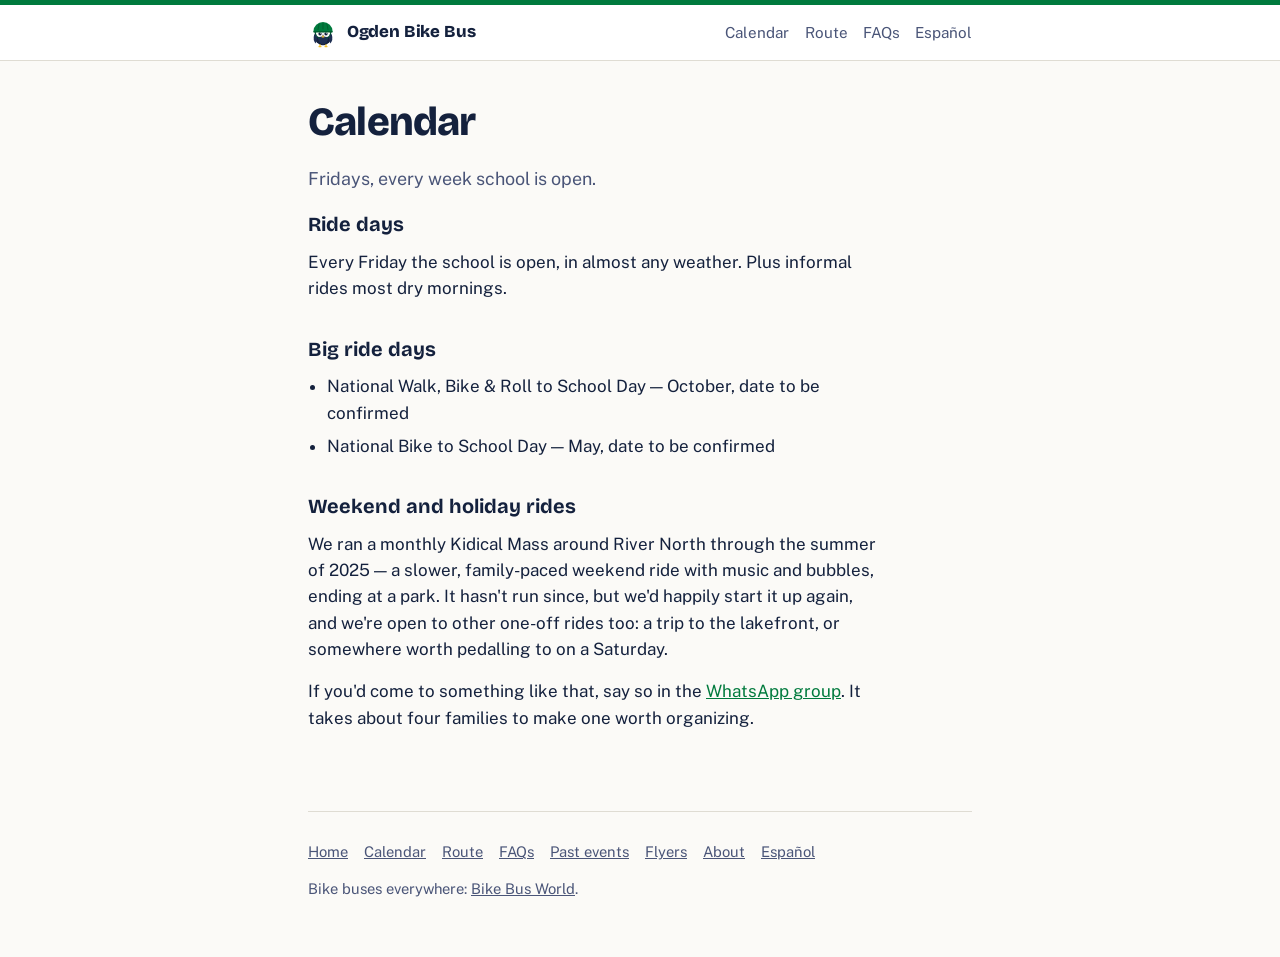
==== calendar.html @ 31db7ed7 "initial" ====
<!DOCTYPE html>
<html lang="en">
<head>
<meta charset="utf-8">
<meta name="viewport" content="width=device-width, initial-scale=1">
<title>Calendar · Ogden Bike Bus</title>
<link rel="preconnect" href="https://fonts.googleapis.com">
<link rel="preconnect" href="https://fonts.gstatic.com" crossorigin>
<link href="https://fonts.googleapis.com/css2?family=Bricolage+Grotesque:opsz,wght@12..96,700;12..96,800&family=Public+Sans:wght@400;600&display=swap" rel="stylesheet">
<link rel="icon" href="assets/owl.svg" type="image/svg+xml">
<link rel="stylesheet" href="assets/style.css">
</head>
<body>

<div class="topbar">
  <div class="wrap">
    <a class="brand" href="index.html"><img src="assets/owl.svg" alt="" width="30" height="30"><span>Ogden Bike Bus</span></a>
    <nav>
      <ul>
        <li><a href="calendar.html">Calendar</a></li>
        <li><a href="route.html">Route</a></li>
        <li><a href="faq.html">FAQs</a></li>
        <li><a href="espanol.html">Español</a></li>
      </ul>
    </nav>
  </div>
</div>

<div class="wrap">
  <main class="page">
    <h2>Calendar</h2>
    <p class="lede">Fridays, every week school is open.</p>

    <h3>Ride days</h3>
    <p>Every Friday the school is open, in almost any weather. Plus informal rides most dry mornings.</p>

    <h3>Big ride days</h3>
    <ul class="plain">
      <li>National Walk, Bike &amp; Roll to School Day — October, date to be confirmed</li>
      <li>National Bike to School Day — May, date to be confirmed</li>
    </ul>

    <h3>Weekend and holiday rides</h3>
    <p>We ran a monthly Kidical Mass around River North through the summer of 2025 — a slower, family-paced weekend ride with music and bubbles, ending at a park. It hasn't run since, but we'd happily start it up again, and we're open to other one-off rides too: a trip to the lakefront, or somewhere worth pedalling to on a Saturday.</p>
    <p>If you'd come to something like that, say so in the <a href="https://chat.whatsapp.com/Cj61WfZXMtR4liRnr0ksPw">WhatsApp group</a>. It takes about four families to make one worth organizing.</p>

    <!-- ============================================================
         CALENDAR FEED — placeholder

         To embed a Google Calendar here:
           Google Calendar -> Settings -> pick the calendar
           -> Integrate calendar -> Copy the "Embed code"
           -> paste the whole <iframe ...> tag between the two
              lines marked below, and delete this comment block.

         Wrap it so it stays responsive on phones:

           <div class="calendar-embed">
             <iframe src="..." style="border:0" frameborder="0"
                     scrolling="no" title="Ride calendar"></iframe>
           </div>

         For a subscribable feed instead of an embed, use the
         "Public address in iCal format" from the same settings page
         and link to it:

           <p><a href="PASTE-ICAL-URL-HERE">Subscribe to the ride calendar</a></p>
         ============================================================ -->
    <!-- calendar feed goes here -->

  </main>

  <footer>
    <ul>
      <li><a href="index.html">Home</a></li>
      <li><a href="calendar.html">Calendar</a></li>
      <li><a href="route.html">Route</a></li>
      <li><a href="faq.html">FAQs</a></li>
      <li><a href="past-events.html">Past events</a></li>
      <li><a href="flyers.html">Flyers</a></li>
      <li><a href="about.html">About</a></li>
      <li><a href="espanol.html">Español</a></li>
    </ul>
    <p>Bike buses everywhere: <a href="https://bikebus.world/">Bike Bus World</a>.</p>
  </footer>
</div>

</body>
</html>
---- assets/style.css ----
:root{
  --ink:#14213D;
  --ink-soft:#4A5578;
  --paper:#FBFAF7;
  --lane:#007A3D;
  --sky:#41B6E6;
  --signal:#F2C230;
  --rule:#DFDCD3;
}
*{box-sizing:border-box}
html{-webkit-text-size-adjust:100%}
body{
  margin:0;
  background:var(--paper);
  color:var(--ink);
  font-family:"Public Sans",-apple-system,BlinkMacSystemFont,"Segoe UI",Helvetica,Arial,sans-serif;
  font-size:17px;
  line-height:1.55;
}
.wrap{max-width:44rem;margin:0 auto;padding:0 1.25rem}
a{color:var(--lane)}
a:focus-visible{outline:3px solid var(--ink);outline-offset:2px}

/* ---------- nav ---------- */
.topbar{border-top:5px solid var(--lane);border-bottom:1px solid var(--rule);background:#fff}
.topbar .wrap{display:flex;align-items:center;gap:1rem;flex-wrap:wrap;padding-top:.75rem;padding-bottom:.75rem}
.brand img{width:30px;height:auto;display:block;flex:none}
.brand{
  display:flex;
  align-items:center;
  gap:.55rem;
  font-family:"Bricolage Grotesque","Public Sans",sans-serif;
  font-weight:800;
  font-size:1.05rem;
  text-decoration:none;
  color:var(--ink);
  letter-spacing:-.01em;
  margin-right:auto;
}
.topbar nav ul{display:flex;flex-wrap:wrap;gap:.15rem .95rem;list-style:none;margin:0;padding:0}
.topbar nav a{color:var(--ink-soft);text-decoration:none;font-size:.95rem}
.topbar nav a:hover,.topbar nav a[aria-current="page"]{color:var(--lane)}

/* ---------- landing ---------- */
.landing{text-align:center;padding:3.5rem 0 3rem}
.landing .owl{width:96px;height:auto;display:block;margin:0 auto 1rem}
.landing h1{
  font-family:"Bricolage Grotesque","Public Sans",sans-serif;
  font-weight:800;
  font-size:clamp(2.5rem,10vw,4rem);
  line-height:1;
  letter-spacing:-.025em;
  margin:0 0 .2rem;
}
.landing p{margin-left:auto;margin-right:auto}
.landing .school{
  font-size:1rem;
  color:var(--ink-soft);
  margin:0 0 2.4rem;
}
.landing .call{
  font-family:"Bricolage Grotesque","Public Sans",sans-serif;
  font-weight:700;
  font-size:clamp(1.5rem,5.5vw,2.1rem);
  line-height:1.15;
  margin:0 0 .9rem;
  letter-spacing:-.015em;
}
.landing .when{
  font-size:1.15rem;
  margin:0 auto 1.9rem;
  max-width:28rem;
  color:var(--ink-soft);
}
.cta{
  display:inline-block;
  background:var(--lane);
  color:#fff;
  text-decoration:none;
  font-weight:600;
  font-size:1.05rem;
  padding:.85rem 1.6rem;
  border-radius:4px;
}
.cta:hover{background:#00612F}
.cta:focus-visible{outline:3px solid var(--ink);outline-offset:3px}
.landing .after{margin:1.1rem 0 0;font-size:.98rem;color:var(--ink-soft)}
.hero-img{width:100%;height:auto;display:block;border-radius:6px;margin:2.8rem 0 0}

/* ---------- inner pages ---------- */
main.page{padding:2.5rem 0 1rem}
h2{
  font-family:"Bricolage Grotesque","Public Sans",sans-serif;
  font-weight:800;
  font-size:clamp(1.9rem,6vw,2.5rem);
  letter-spacing:-.02em;
  margin:0 0 1.4rem;
  line-height:1.05;
}
h3{
  font-family:"Bricolage Grotesque","Public Sans",sans-serif;
  font-weight:700;
  font-size:1.25rem;
  margin:2rem 0 .55rem;
}
h3:first-of-type{margin-top:0}
main.page p{margin:0 0 1rem;max-width:36rem}
ul.plain{margin:0 0 1rem;padding-left:1.2rem;max-width:36rem}
ul.plain li{margin-bottom:.4rem}
.lede{font-size:1.12rem;color:var(--ink-soft);max-width:34rem}

/* ---------- route timetable ---------- */
ol.stops{list-style:none;margin:0 0 1.5rem;padding:0 0 0 1.9rem;position:relative}
ol.stops::before{
  content:"";position:absolute;left:.42rem;top:.75rem;bottom:.75rem;
  width:4px;background:var(--lane);border-radius:2px;
}
ol.stops li{position:relative;display:flex;gap:.9rem;align-items:baseline;padding:.62rem 0}
ol.stops li::before{
  content:"";position:absolute;left:-1.72rem;top:1.05rem;
  width:11px;height:11px;background:var(--paper);
  border:3px solid var(--lane);border-radius:50%;
}
ol.stops li.join::before{background:var(--sky);border-color:var(--sky);width:15px;height:15px;left:-1.84rem}
ol.stops li.school::before{background:var(--lane);width:17px;height:17px;left:-1.9rem}
.time{font-variant-numeric:tabular-nums;font-weight:600;min-width:5.2rem;flex:none}
.place small{display:block;color:var(--ink-soft);font-size:.9rem;line-height:1.4}
li.school .place{font-weight:600}

/* ---------- calendar embed (used once a feed is pasted in) ---------- */
.calendar-embed{
  position:relative;
  width:100%;
  aspect-ratio:4/3;
  margin:1.4rem 0 0;
  border:1px solid var(--rule);
  border-radius:6px;
  overflow:hidden;
  background:#fff;
}
.calendar-embed iframe{position:absolute;inset:0;width:100%;height:100%;border:0}
@media (min-width:40rem){ .calendar-embed{aspect-ratio:16/10} }

/* ---------- photos ---------- */
figure{margin:1.6rem 0 1.8rem}
figure img{width:100%;height:auto;display:block;border-radius:6px}
figcaption{
  margin-top:.5rem;
  font-size:.9rem;
  color:var(--ink-soft);
  max-width:36rem;
}
.grid{
  display:grid;
  grid-template-columns:1fr;
  gap:1.4rem;
  margin:1.6rem 0 0;
}
@media (min-width:34rem){
  .grid{grid-template-columns:1fr 1fr}
}
.grid figure{margin:0}


/* ---------- callout ---------- */
.note{
  border-left:5px solid var(--signal);
  background:#fff;
  padding:.9rem 1.1rem;
  border-radius:0 6px 6px 0;
  margin:0 0 1.5rem;
}
.note p{margin:0}

/* ---------- footer ---------- */
footer{
  margin-top:3rem;
  padding:1.8rem 0 3rem;
  border-top:1px solid var(--rule);
  color:var(--ink-soft);
  font-size:.92rem;
}
footer p{margin:0 0 .5rem}
footer ul{display:flex;flex-wrap:wrap;gap:.3rem 1rem;list-style:none;margin:0 0 .9rem;padding:0}
footer a{color:var(--ink-soft)}

@media (max-width:430px){
  body{font-size:16px}
  .time{min-width:4.6rem}
}
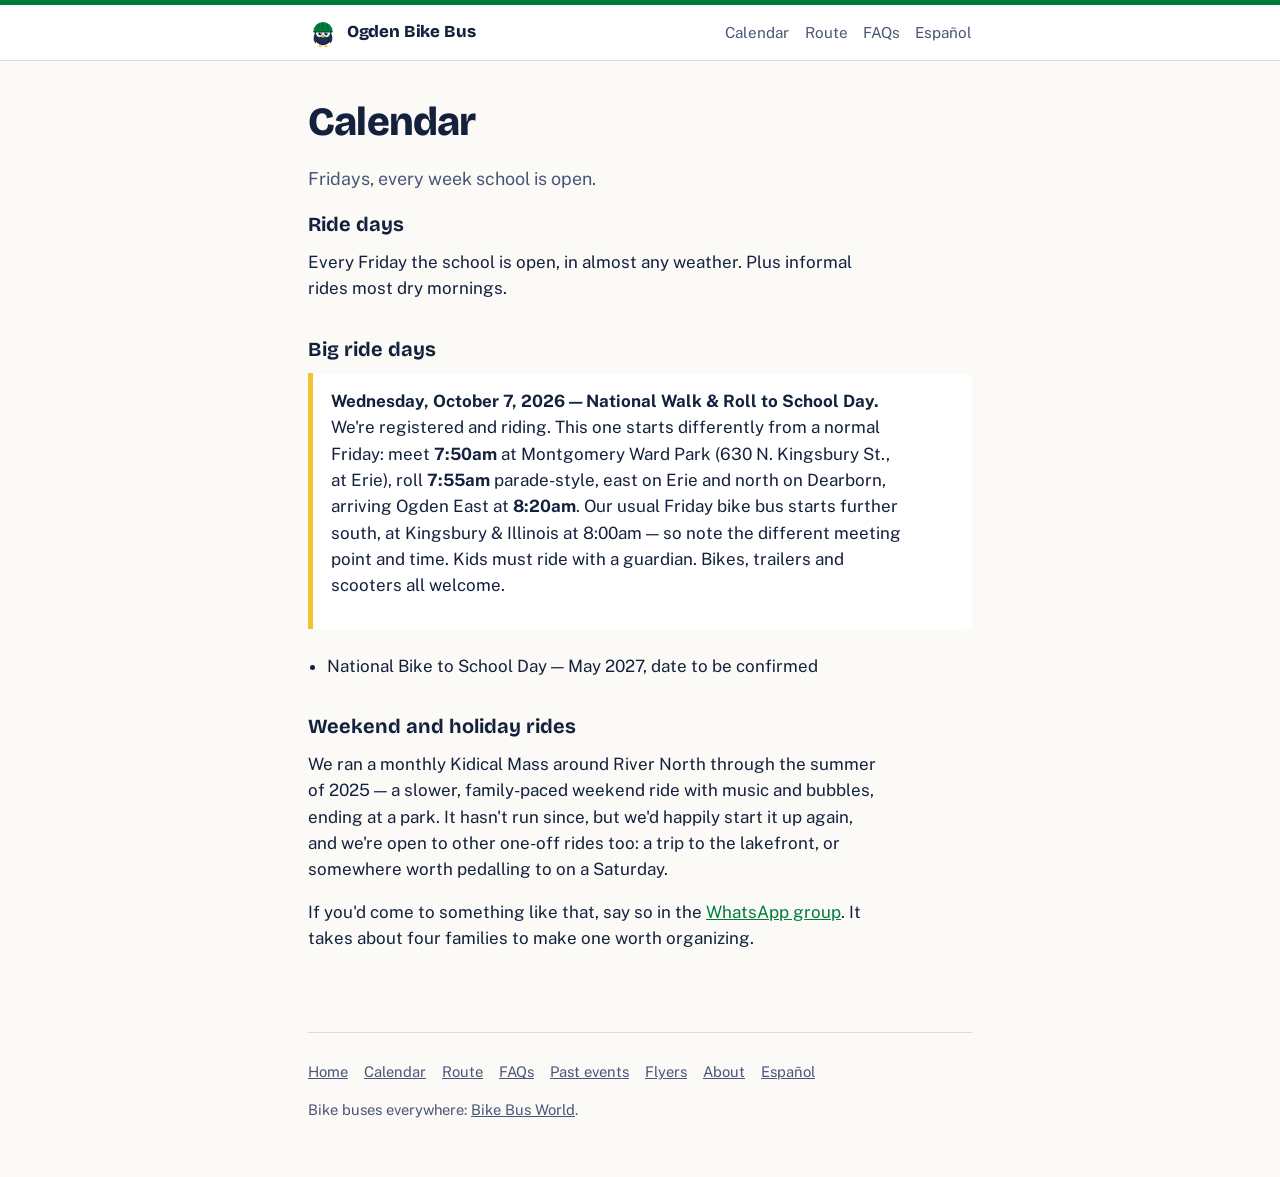
==== commit 66428815: "added bike to school day october" ====
--- a/calendar.html
+++ b/calendar.html
@@ -35,9 +35,18 @@
     <p>Every Friday the school is open, in almost any weather. Plus informal rides most dry mornings.</p>
 
     <h3>Big ride days</h3>
+    <div class="note">
+      <p><strong>Wednesday, October 7, 2026 — National Walk &amp; Roll to School Day.</strong>
+      We're registered and riding. This one starts differently from a normal Friday:
+      meet <strong>7:50am</strong> at Montgomery Ward Park (630 N. Kingsbury St., at Erie),
+      roll <strong>7:55am</strong> parade-style, east on Erie and north on Dearborn,
+      arriving Ogden East at <strong>8:20am</strong>.
+      Our usual Friday bike bus starts further south, at Kingsbury &amp; Illinois at 8:00am —
+      so note the different meeting point and time.
+      Kids must ride with a guardian. Bikes, trailers and scooters all welcome.</p>
+    </div>
     <ul class="plain">
-      <li>National Walk, Bike &amp; Roll to School Day — October, date to be confirmed</li>
-      <li>National Bike to School Day — May, date to be confirmed</li>
+      <li>National Bike to School Day — May 2027, date to be confirmed</li>
     </ul>
 
     <h3>Weekend and holiday rides</h3>
